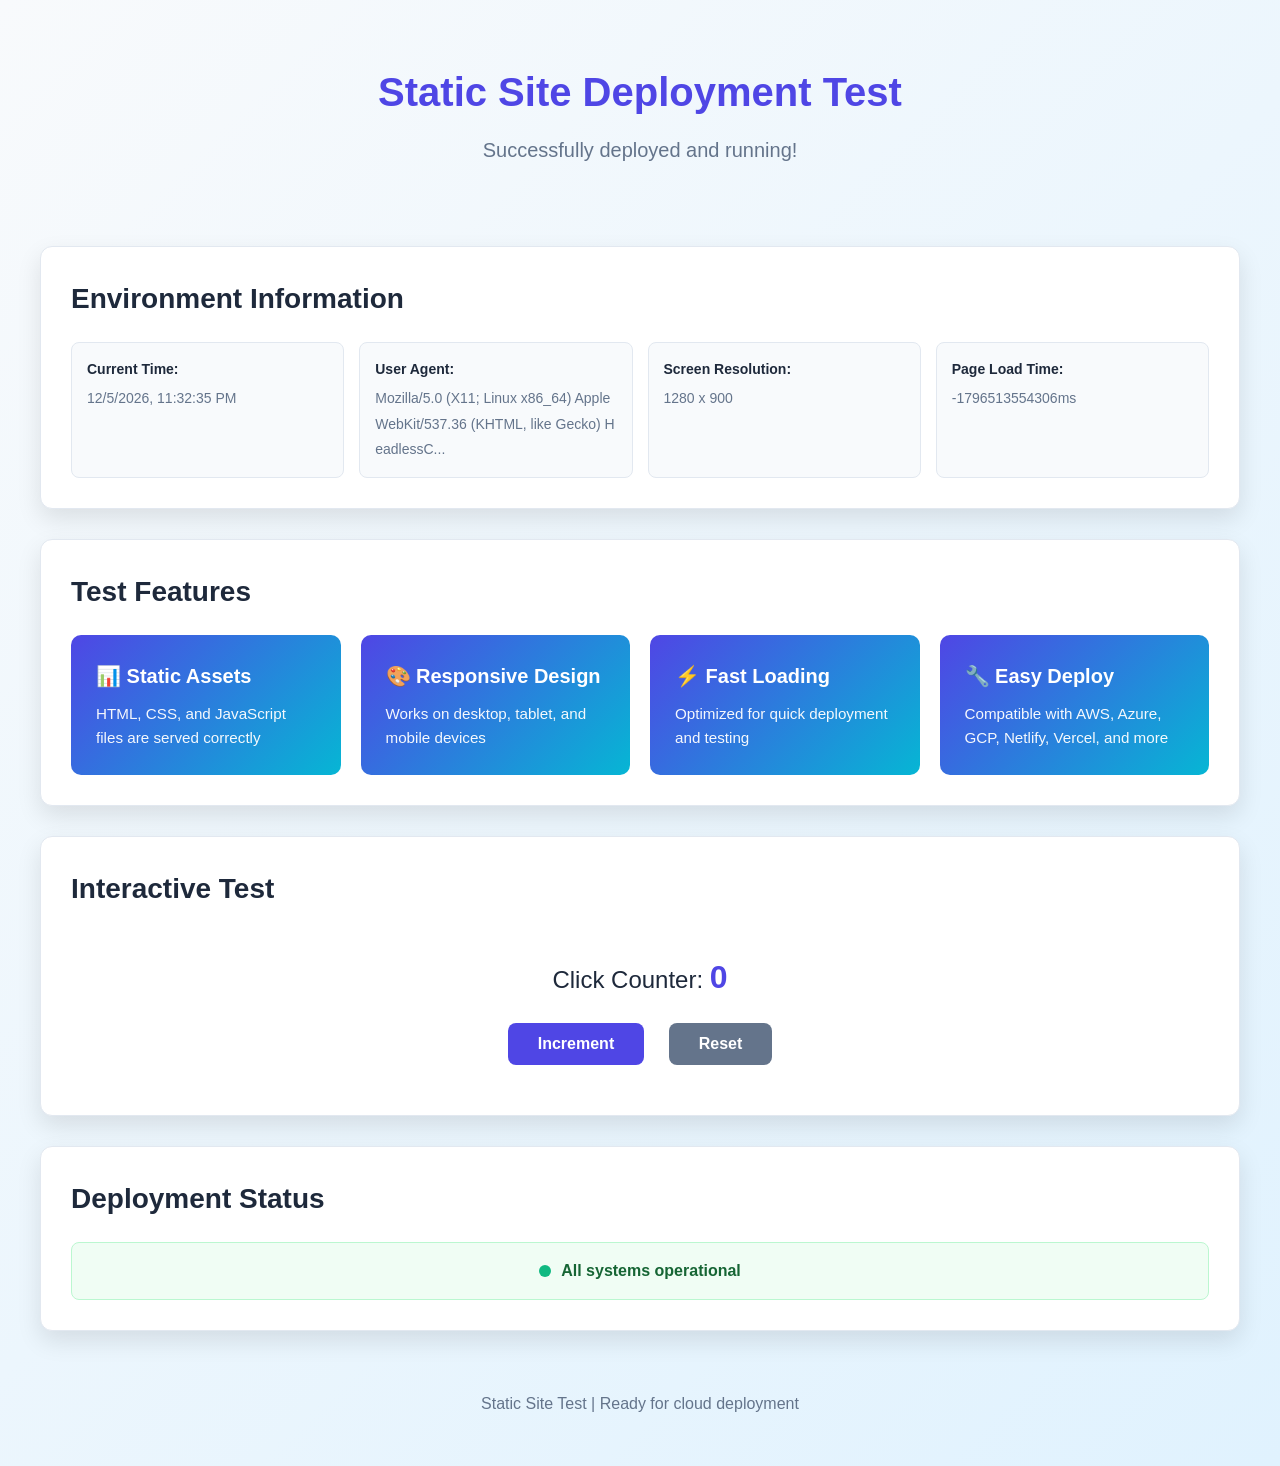
==== index.html @ 945e2b8a "create initial version of a static site" ====
<!DOCTYPE html>
<html lang="en">
<head>
    <meta charset="UTF-8">
    <meta name="viewport" content="width=device-width, initial-scale=1.0">
    <title>Cloud Deploy Test Site</title>
    <link rel="stylesheet" href="styles.css">
</head>
<body>
    <div class="container">
        <header>
            <h1>Static Site Deployment Test</h1>
            <p class="subtitle">Successfully deployed and running!</p>
        </header>

        <main>
            <section class="info-card">
                <h2>Environment Information</h2>
                <div class="info-grid">
                    <div class="info-item">
                        <strong>Current Time:</strong>
                        <span id="current-time"></span>
                    </div>
                    <div class="info-item">
                        <strong>User Agent:</strong>
                        <span id="user-agent"></span>
                    </div>
                    <div class="info-item">
                        <strong>Screen Resolution:</strong>
                        <span id="screen-res"></span>
                    </div>
                    <div class="info-item">
                        <strong>Page Load Time:</strong>
                        <span id="load-time"></span>
                    </div>
                </div>
            </section>

            <section class="features">
                <h2>Test Features</h2>
                <div class="feature-grid">
                    <div class="feature-card">
                        <h3>📊 Static Assets</h3>
                        <p>HTML, CSS, and JavaScript files are served correctly</p>
                    </div>
                    <div class="feature-card">
                        <h3>🎨 Responsive Design</h3>
                        <p>Works on desktop, tablet, and mobile devices</p>
                    </div>
                    <div class="feature-card">
                        <h3>⚡ Fast Loading</h3>
                        <p>Optimized for quick deployment and testing</p>
                    </div>
                    <div class="feature-card">
                        <h3>🔧 Easy Deploy</h3>
                        <p>Compatible with AWS, Azure, GCP, Netlify, Vercel, and more</p>
                    </div>
                </div>
            </section>

            <section class="interactive">
                <h2>Interactive Test</h2>
                <div class="counter-box">
                    <p>Click Counter: <span id="counter">0</span></p>
                    <button id="increment-btn">Increment</button>
                    <button id="reset-btn">Reset</button>
                </div>
            </section>

            <section class="deployment-status">
                <h2>Deployment Status</h2>
                <div class="status-indicator">
                    <div class="status-dot"></div>
                    <span>All systems operational</span>
                </div>
            </section>
        </main>

        <footer>
            <p>Static Site Test | Ready for cloud deployment</p>
        </footer>
    </div>

    <script src="app.js"></script>
</body>
</html>
---- styles.css ----
* {
    margin: 0;
    padding: 0;
    box-sizing: border-box;
}

:root {
    --primary-color: #4f46e5;
    --secondary-color: #06b6d4;
    --bg-color: #f8fafc;
    --card-bg: #ffffff;
    --text-primary: #1e293b;
    --text-secondary: #64748b;
    --border-color: #e2e8f0;
    --success-color: #10b981;
    --shadow: 0 1px 3px rgba(0, 0, 0, 0.1);
    --shadow-lg: 0 10px 25px rgba(0, 0, 0, 0.1);
}

body {
    font-family: -apple-system, BlinkMacSystemFont, 'Segoe UI', Roboto, Oxygen, Ubuntu, Cantarell, sans-serif;
    background: linear-gradient(135deg, var(--bg-color) 0%, #e0f2fe 100%);
    color: var(--text-primary);
    line-height: 1.6;
    min-height: 100vh;
    padding: 20px;
}

.container {
    max-width: 1200px;
    margin: 0 auto;
}

header {
    text-align: center;
    padding: 40px 20px;
    margin-bottom: 40px;
}

header h1 {
    font-size: 2.5rem;
    color: var(--primary-color);
    margin-bottom: 10px;
    font-weight: 700;
}

.subtitle {
    font-size: 1.25rem;
    color: var(--text-secondary);
}

section {
    background: var(--card-bg);
    border-radius: 12px;
    padding: 30px;
    margin-bottom: 30px;
    box-shadow: var(--shadow-lg);
    border: 1px solid var(--border-color);
}

h2 {
    color: var(--text-primary);
    margin-bottom: 20px;
    font-size: 1.75rem;
    font-weight: 600;
}

.info-grid {
    display: grid;
    grid-template-columns: repeat(auto-fit, minmax(250px, 1fr));
    gap: 15px;
}

.info-item {
    padding: 15px;
    background: var(--bg-color);
    border-radius: 8px;
    border: 1px solid var(--border-color);
}

.info-item strong {
    display: block;
    color: var(--text-primary);
    margin-bottom: 5px;
    font-size: 0.875rem;
}

.info-item span {
    color: var(--text-secondary);
    font-size: 0.875rem;
    word-break: break-all;
}

.feature-grid {
    display: grid;
    grid-template-columns: repeat(auto-fit, minmax(250px, 1fr));
    gap: 20px;
}

.feature-card {
    padding: 25px;
    background: linear-gradient(135deg, var(--primary-color) 0%, var(--secondary-color) 100%);
    border-radius: 10px;
    color: white;
    transition: transform 0.3s ease, box-shadow 0.3s ease;
}

.feature-card:hover {
    transform: translateY(-5px);
    box-shadow: 0 15px 30px rgba(79, 70, 229, 0.3);
}

.feature-card h3 {
    margin-bottom: 10px;
    font-size: 1.25rem;
}

.feature-card p {
    font-size: 0.95rem;
    opacity: 0.95;
}

.counter-box {
    text-align: center;
    padding: 20px;
}

.counter-box p {
    font-size: 1.5rem;
    margin-bottom: 20px;
    color: var(--text-primary);
}

#counter {
    font-weight: 700;
    color: var(--primary-color);
    font-size: 2rem;
}

button {
    padding: 12px 30px;
    margin: 0 10px;
    font-size: 1rem;
    border: none;
    border-radius: 8px;
    cursor: pointer;
    transition: all 0.3s ease;
    font-weight: 600;
}

#increment-btn {
    background: var(--primary-color);
    color: white;
}

#increment-btn:hover {
    background: #4338ca;
    transform: scale(1.05);
}

#reset-btn {
    background: var(--text-secondary);
    color: white;
}

#reset-btn:hover {
    background: #475569;
    transform: scale(1.05);
}

.status-indicator {
    display: flex;
    align-items: center;
    justify-content: center;
    gap: 10px;
    padding: 15px;
    background: #f0fdf4;
    border-radius: 8px;
    border: 1px solid #bbf7d0;
}

.status-dot {
    width: 12px;
    height: 12px;
    background: var(--success-color);
    border-radius: 50%;
    animation: pulse 2s infinite;
}

@keyframes pulse {
    0%, 100% {
        opacity: 1;
    }
    50% {
        opacity: 0.5;
    }
}

.status-indicator span {
    color: #166534;
    font-weight: 600;
}

footer {
    text-align: center;
    padding: 30px 20px;
    color: var(--text-secondary);
}

@media (max-width: 768px) {
    header h1 {
        font-size: 2rem;
    }

    .subtitle {
        font-size: 1rem;
    }

    section {
        padding: 20px;
    }

    button {
        display: block;
        width: 100%;
        margin: 10px 0;
    }

    .feature-grid {
        grid-template-columns: 1fr;
    }
}
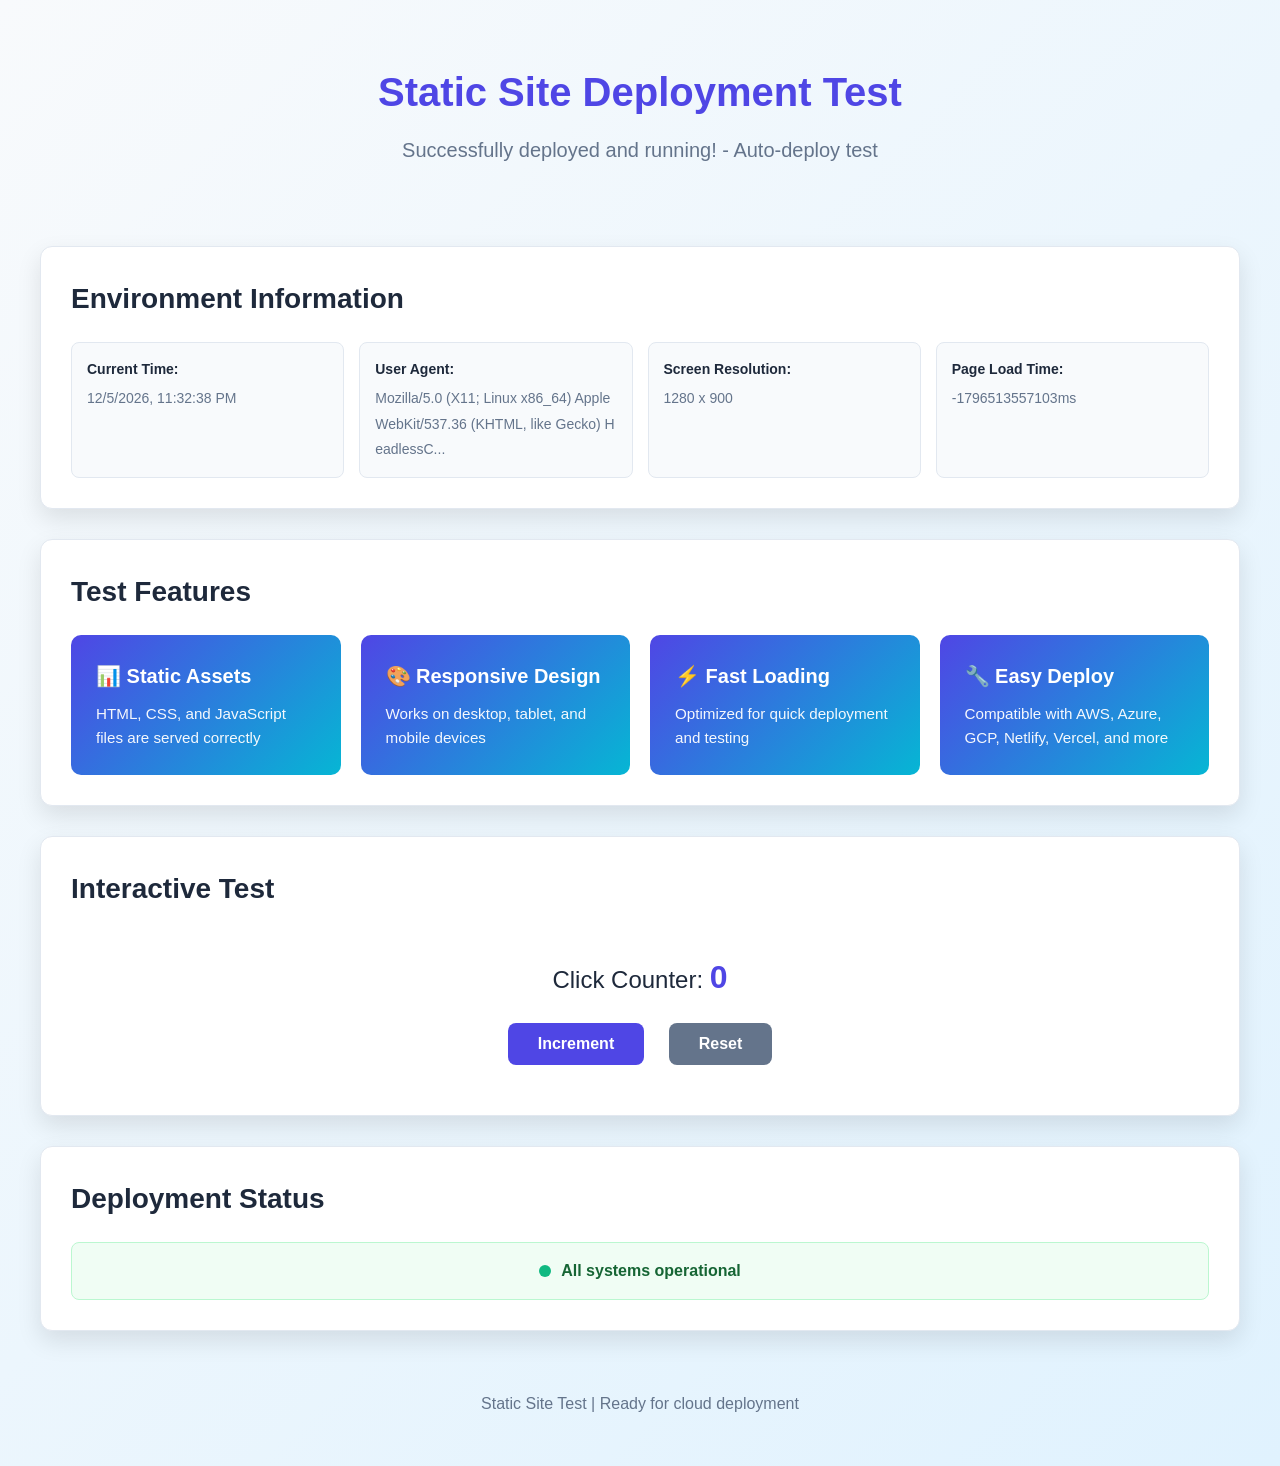
==== commit 47a9136c: "Test auto-deployment: add text to subtitle" ====
--- a/index.html
+++ b/index.html
@@ -10,7 +10,7 @@
     <div class="container">
         <header>
             <h1>Static Site Deployment Test</h1>
-            <p class="subtitle">Successfully deployed and running!</p>
+            <p class="subtitle">Successfully deployed and running! - Auto-deploy test</p>
         </header>
 
         <main>
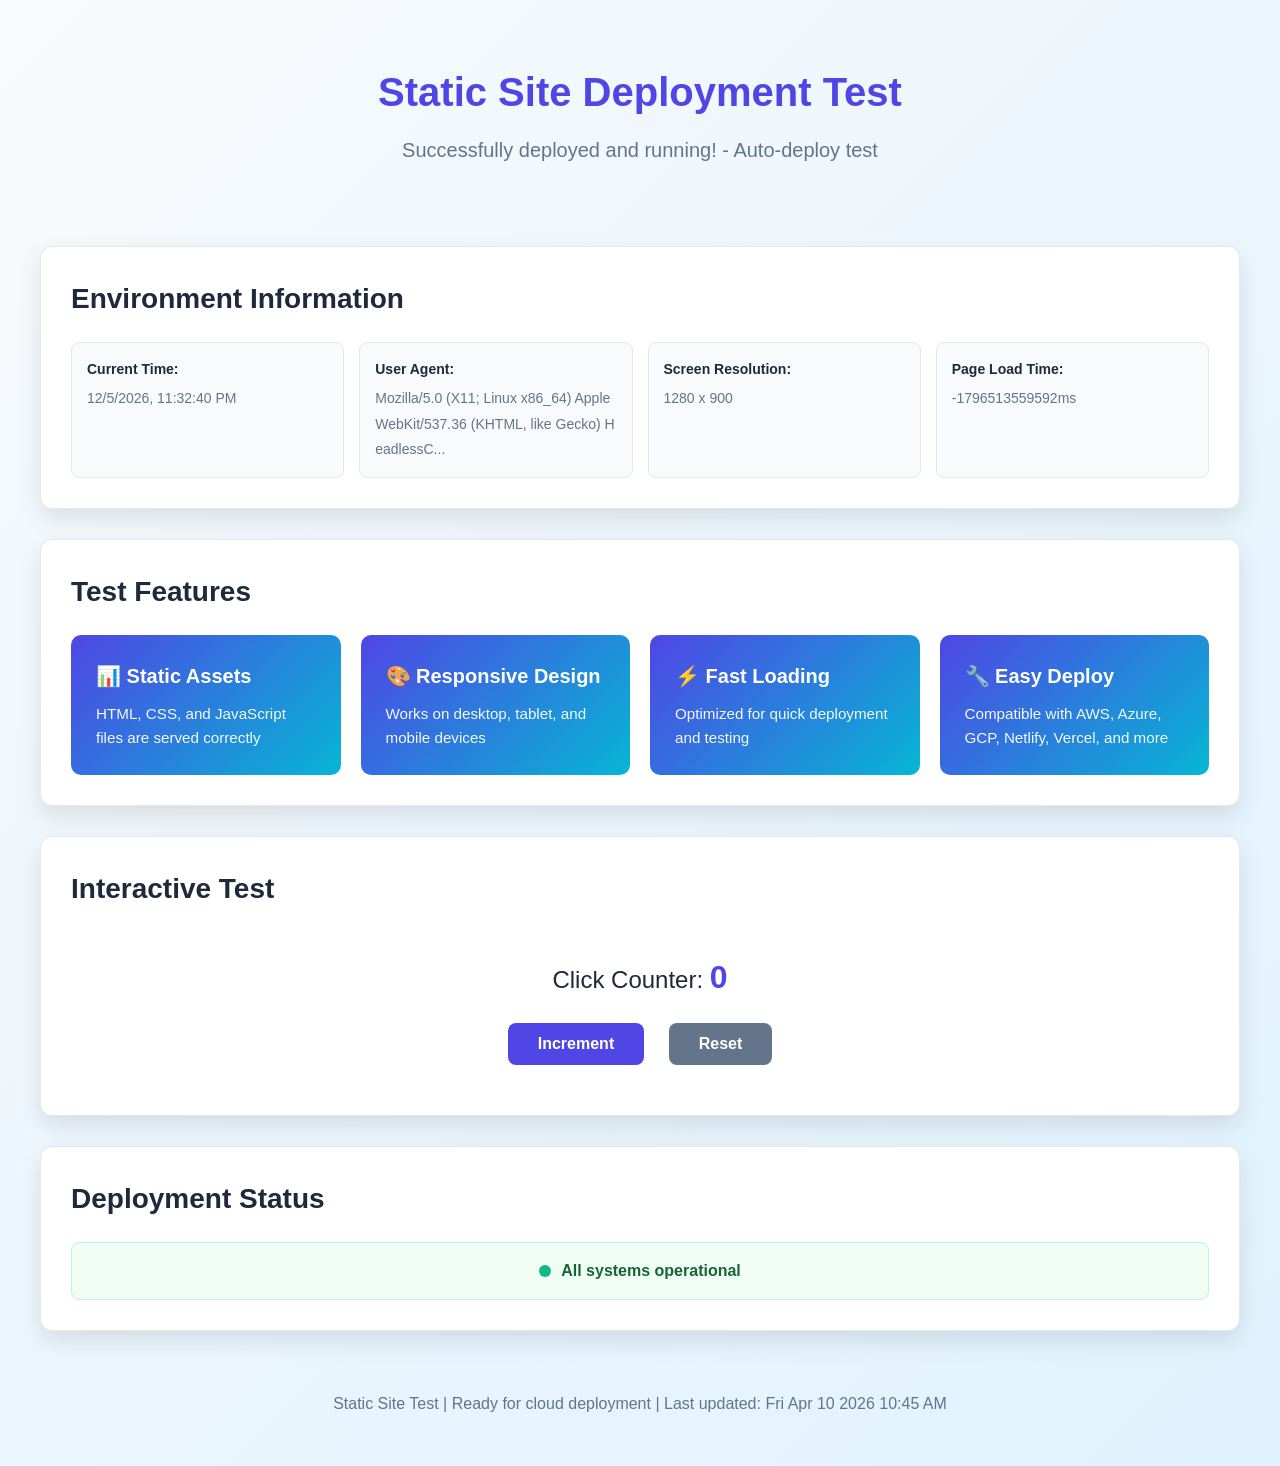
==== commit e71fe7ec: "add cloudflare platform (wrangler)" ====
--- a/index.html
+++ b/index.html
@@ -77,7 +77,7 @@
         </main>
 
         <footer>
-            <p>Static Site Test | Ready for cloud deployment</p>
+            <p>Static Site Test | Ready for cloud deployment | Last updated: Fri Apr 10 2026 10:45 AM</p>
         </footer>
     </div>
 
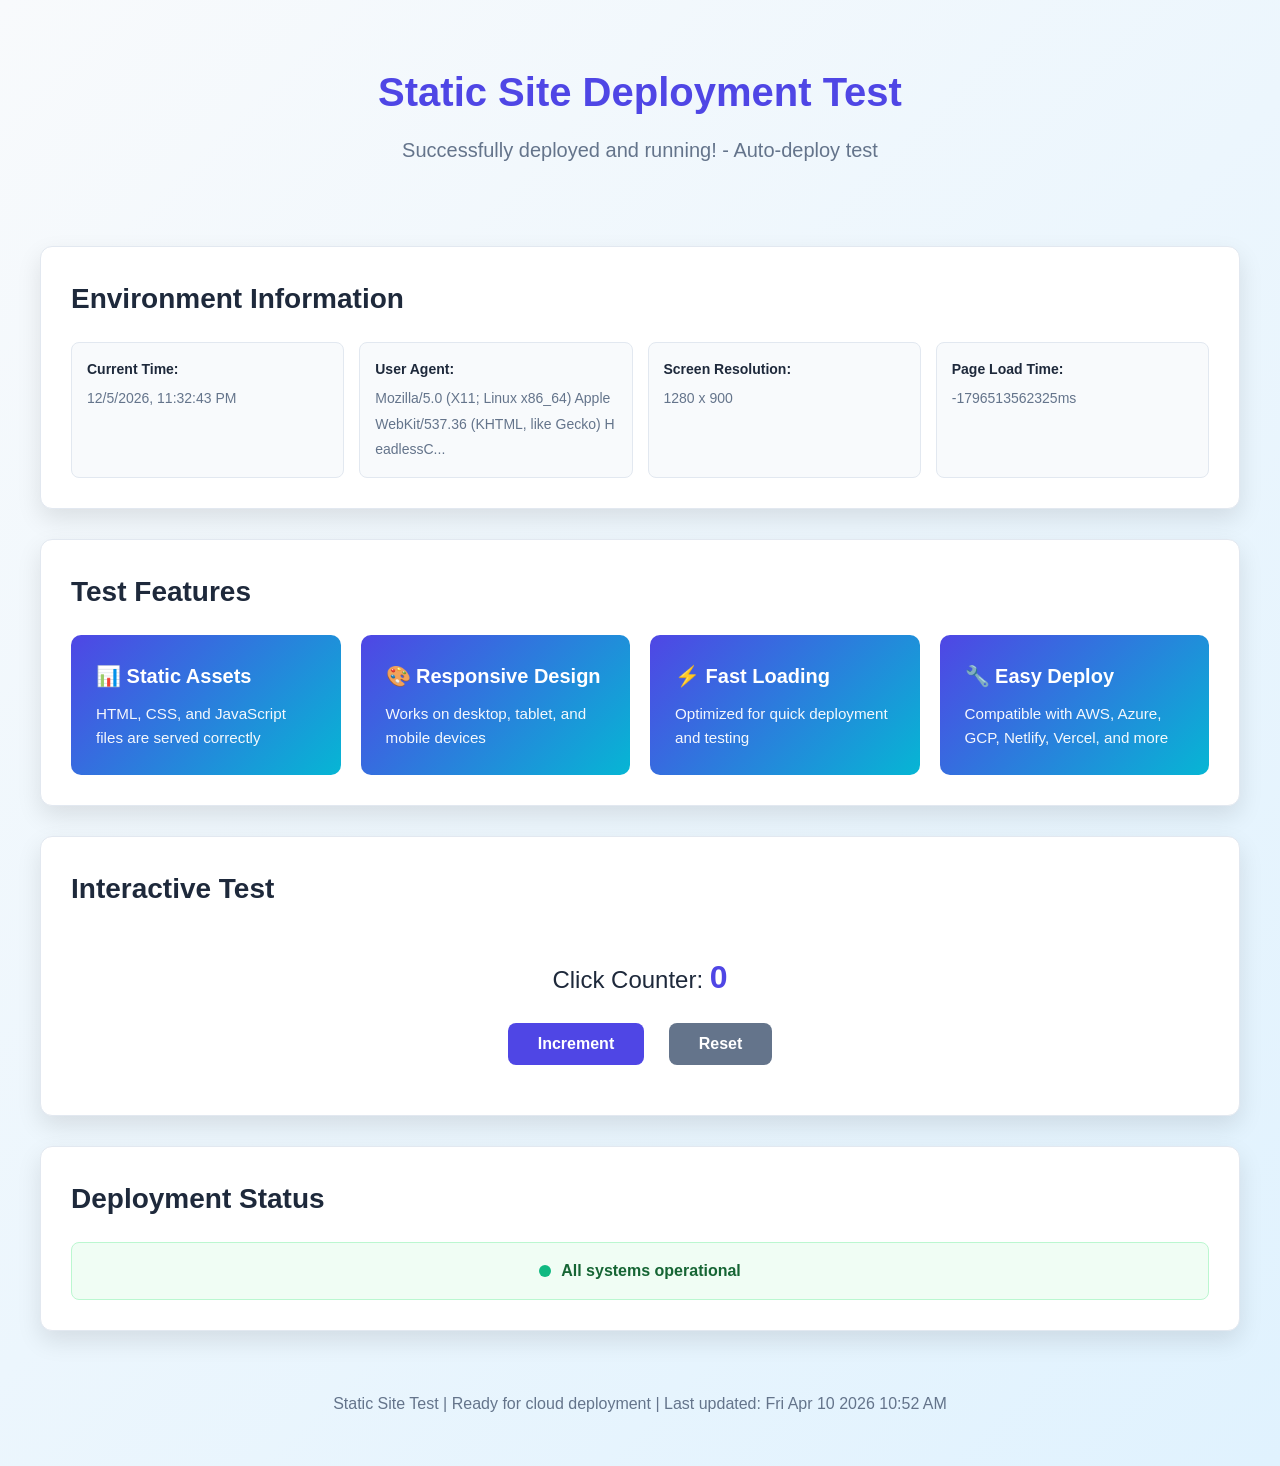
==== commit c8964730: "minor update to test how fast the site is deployed on each platform" ====
--- a/index.html
+++ b/index.html
@@ -77,7 +77,7 @@
         </main>
 
         <footer>
-            <p>Static Site Test | Ready for cloud deployment | Last updated: Fri Apr 10 2026 10:45 AM</p>
+            <p>Static Site Test | Ready for cloud deployment | Last updated: Fri Apr 10 2026 10:52 AM</p>
         </footer>
     </div>
 
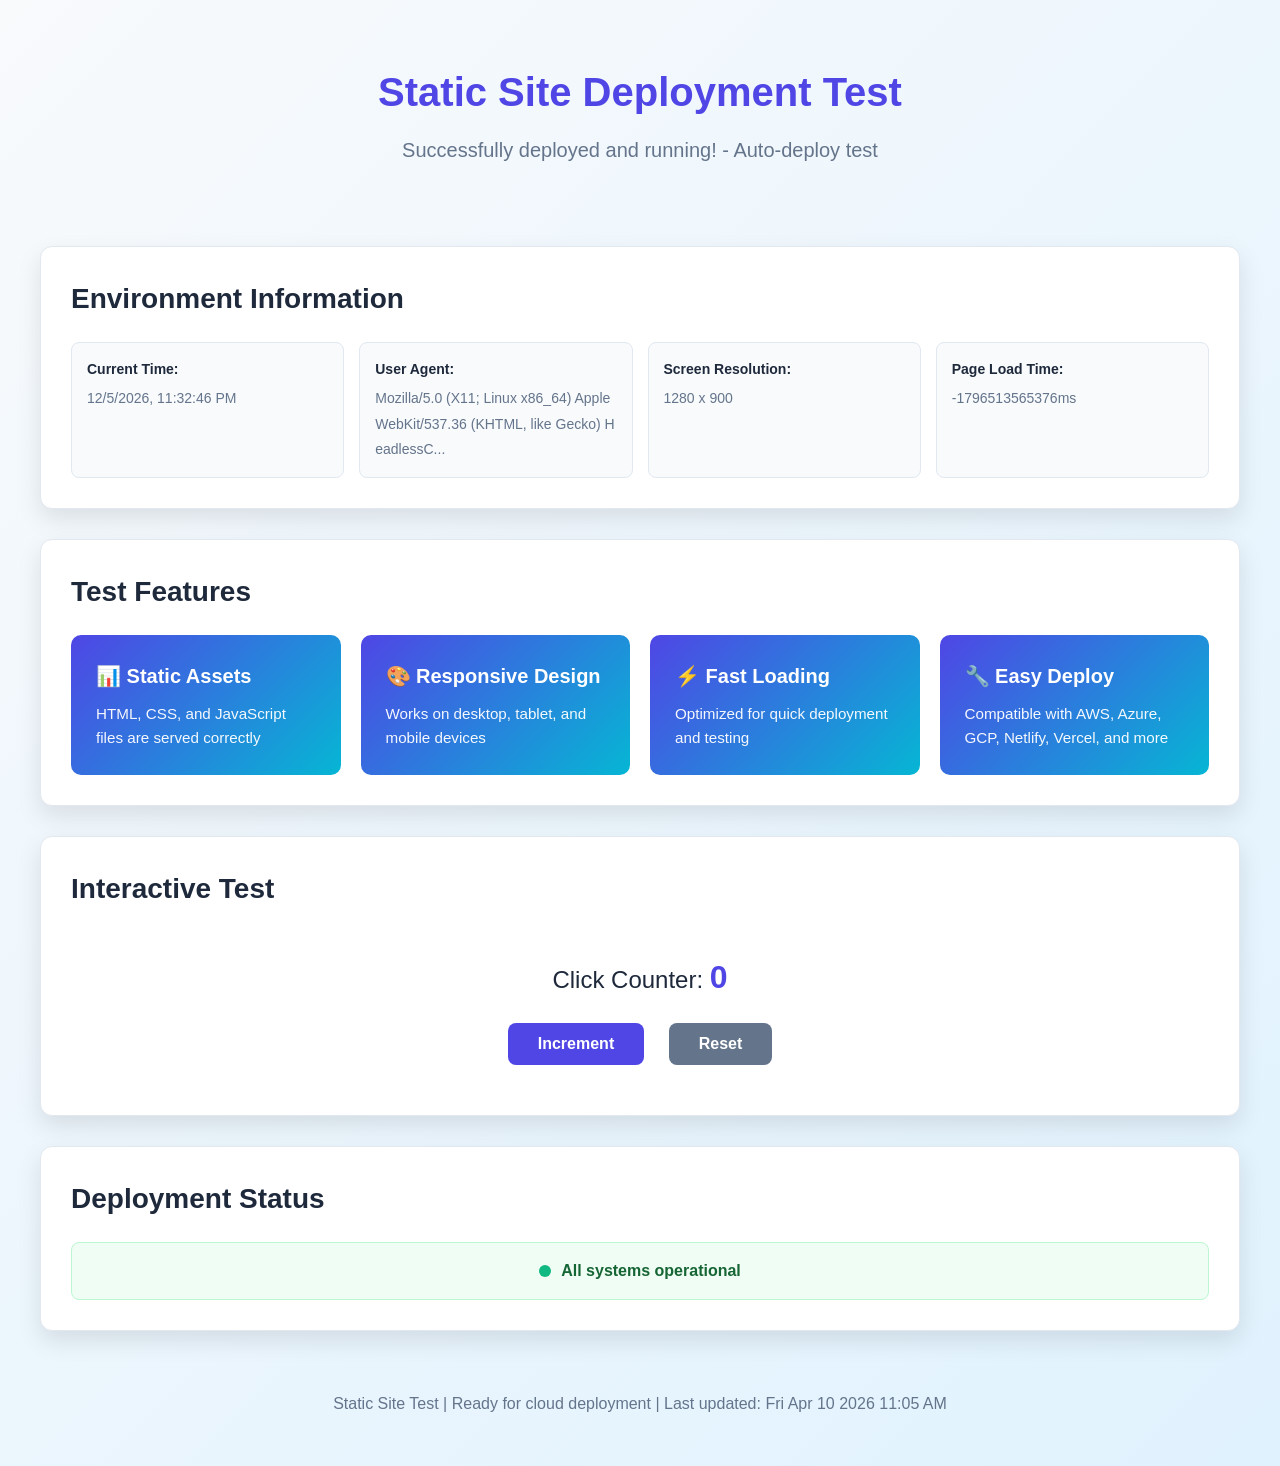
==== commit a2a031e9: "add update to test the deployment speed for render platform" ====
--- a/index.html
+++ b/index.html
@@ -77,7 +77,7 @@
         </main>
 
         <footer>
-            <p>Static Site Test | Ready for cloud deployment | Last updated: Fri Apr 10 2026 10:52 AM</p>
+            <p>Static Site Test | Ready for cloud deployment | Last updated: Fri Apr 10 2026 11:05 AM</p>
         </footer>
     </div>
 
